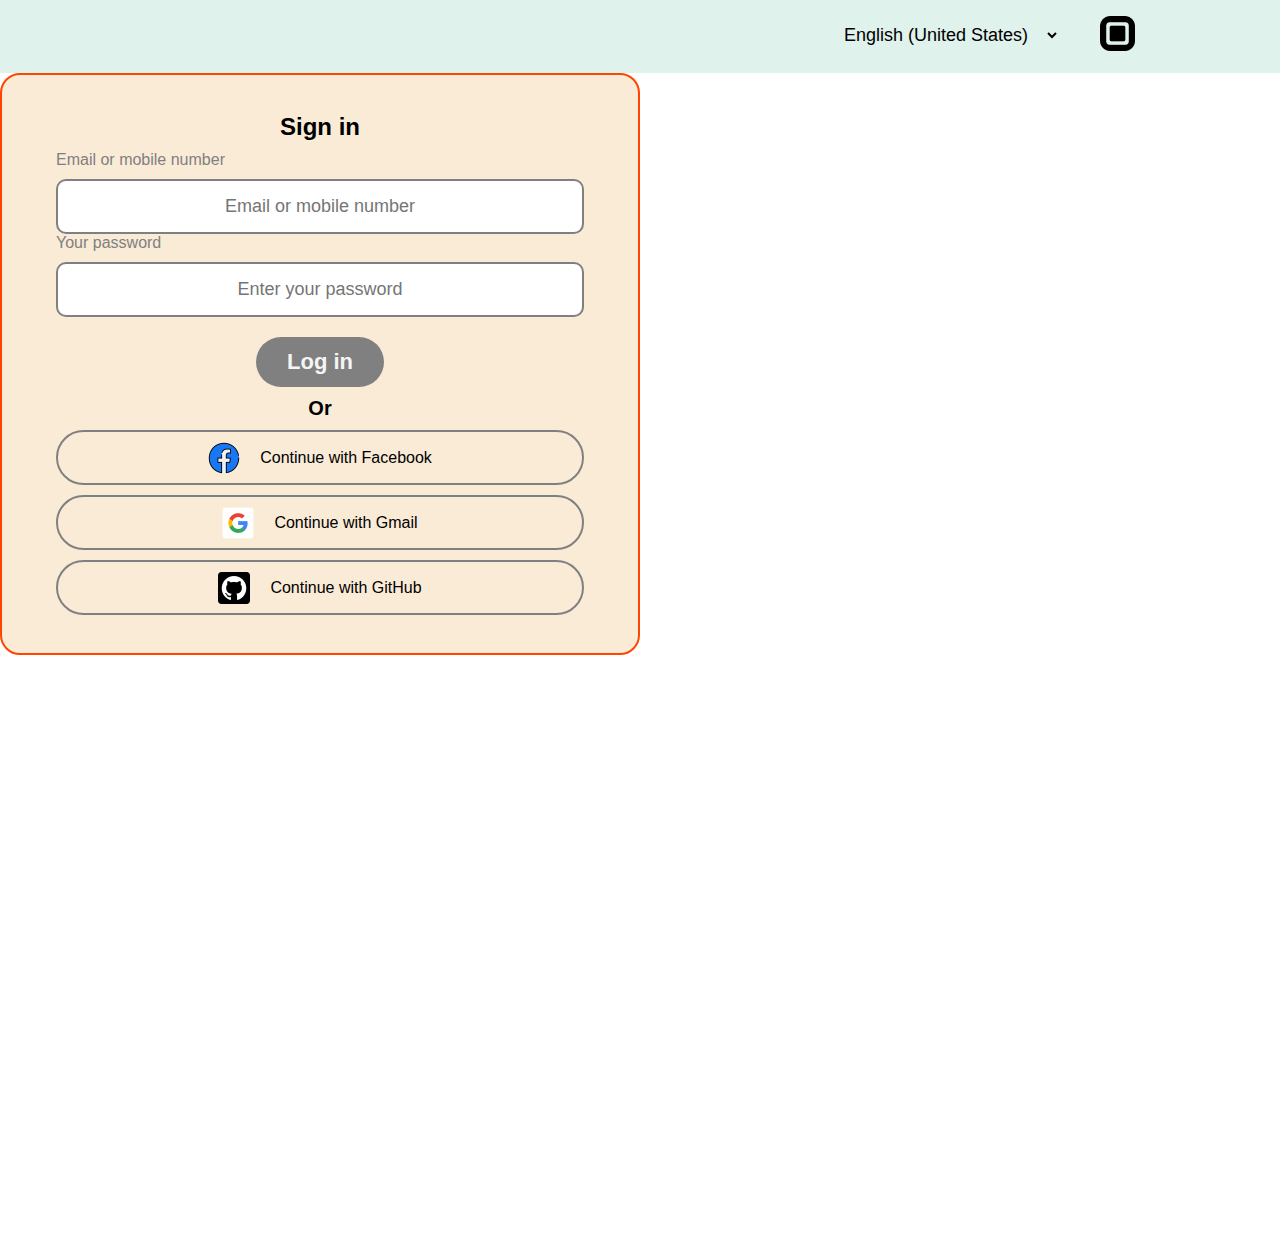
==== index.html @ ccb437c0 "first commit" ====
<!DOCTYPE html>
<html lang="en">
<head>
    <meta charset="UTF-8">
    <meta name="viewport" content="width=device-width, initial-scale=1.0">
    <title>Login Page</title>
    <link rel="stylesheet" href="style.css">
</head>
<body>
    <div class="container">
        <nav class="nav">
            <div class="menu">
                <select name="language" id="language" onchange="languageChanged()">
                    <option value="english">English (United States)</option>
                    <option value="bangla">বাংলা (Bangla)</option>
                    <option value="spanish">Español (Spanish)</option>
                    <option value="chiness">中文 (Chinese)</option>
                </select>
                <div class="mode-toggle">
                    <img src="icons/b.png" alt="Dark/Light">
                </div>
            </div>
        </nav>
        <div class="sign-up">
            <form action="#none">
                <h2>Sign in</h2>
                <div class="form-box">
                    <label for="email">Email or mobile number</label>
                    <input type="text" id="email" name="email" placeholder="Email or mobile number" required>
                </div>
                <div class="form-box">
                    <label for="password">Your password</label>
                    <input type="password" name="password" id="password" placeholder="Enter your password" required>
                </div>
                <button type="submit">Log in</button>
                <p>Or</p>
                <div class="social-buttons">
                    <a href="#facebook" class="facebook"><img src="icons/fb.png" alt="Facebook">Continue with Facebook</a>
                    <a href="#gmail" class="gmail"><img src="icons/google.png" alt="Gmail">Continue with Gmail</a>
                    <a href="#github" class="github"><img src="icons/github.png" alt="GitHub">Continue with GitHub</a>
                </div>
            </form>
        </div>
    </div>
</body>
</html>
---- style.css ----
* {
    margin: 0;
    padding: 0;
    box-sizing: border-box;
    font-family: Arial, sans-serif;
  }

  .container {
    width: 1440px;
    height: 1238px;
    align-items: center;
  }
  
  .nav {
    width: 1440px;
    height: 73px;
    background-color: #DFF2EB;

}

.menu {
    widtH: 600px;
    height: 70px;
    display: flex;
    align-items: center;
    margin-left: auto;
}

select {
    width: 220px;
    height: 35px;
    border: none;
    background-color: transparent;
    font-size: 18px;
    margin-right: 40px;
}

.mode-toggle img {
    widtH: 35px;
    height: 35px;
    background-size: cover;
}

.sign-up {
    width: 640px;
    height: 582px;
    background-color: antiquewhite;
    display: flex;
    align-items: center;
    justify-content: center;
    border: 2px solid orangered;
    border-top-left-radius: 20px;
    border-top-right-radius: 20px;
    border-bottom-left-radius: 20px;
    border-bottom-right-radius: 20px;
}

.sign-up {
    display: flex;
    align-items: center;
}

form {
    width: 528px;
    height: 502px;
    display: flex;
    flex-direction: column;
    align-items: center;
}

.form-box:nth-child(2) {
    margin-top: 10px;
}

label {
    width: 528px;
    height: 25px;
    color:gray; 
}

input {
    margin-top: 10px;
    width: 528px;
    height: 55px;
    border: 2px solid gray;
    border-top-left-radius: 10px;
    border-top-right-radius: 10px;
    border-bottom-left-radius: 10px;
    border-bottom-right-radius: 10px;font-size: 18px;
    color: black;
    text-align: center;
}

button {
    width: 128px;
    height: 55px;
    background-color: gray;
    color: whitesmoke;
    font-size: 22px;
    font-weight: bold;
    border: none;
    border-radius: 50px;
    margin-top: 20px;
}

.social-buttons {
    display: flex;
    align-items: center;
    flex-direction: column;
    gap: 10px;
}

p {
    font-size: 20px;
    font-weight: bold;
    margin-top: 10px;
    margin-bottom: 10px;
}

a {
    width: 528px;
    height: 55px;
    border: 2px solid gray;
    border-radius: 50px;
    display: flex;
    justify-content: center;
    align-items: center;
    text-decoration: none;
    color: black;

}

.facebook img {
    width:32px;
    height: 32px;
    background-size: cover;
    margin-right: 20px;
}
.gmail img {
    width:32px;
    height: 32px;
    background-size: cover;
    margin-right: 20px;
}

.github img {
    width:32px;
    height: 32px;
    background-size: cover;
    margin-right: 20px;
}
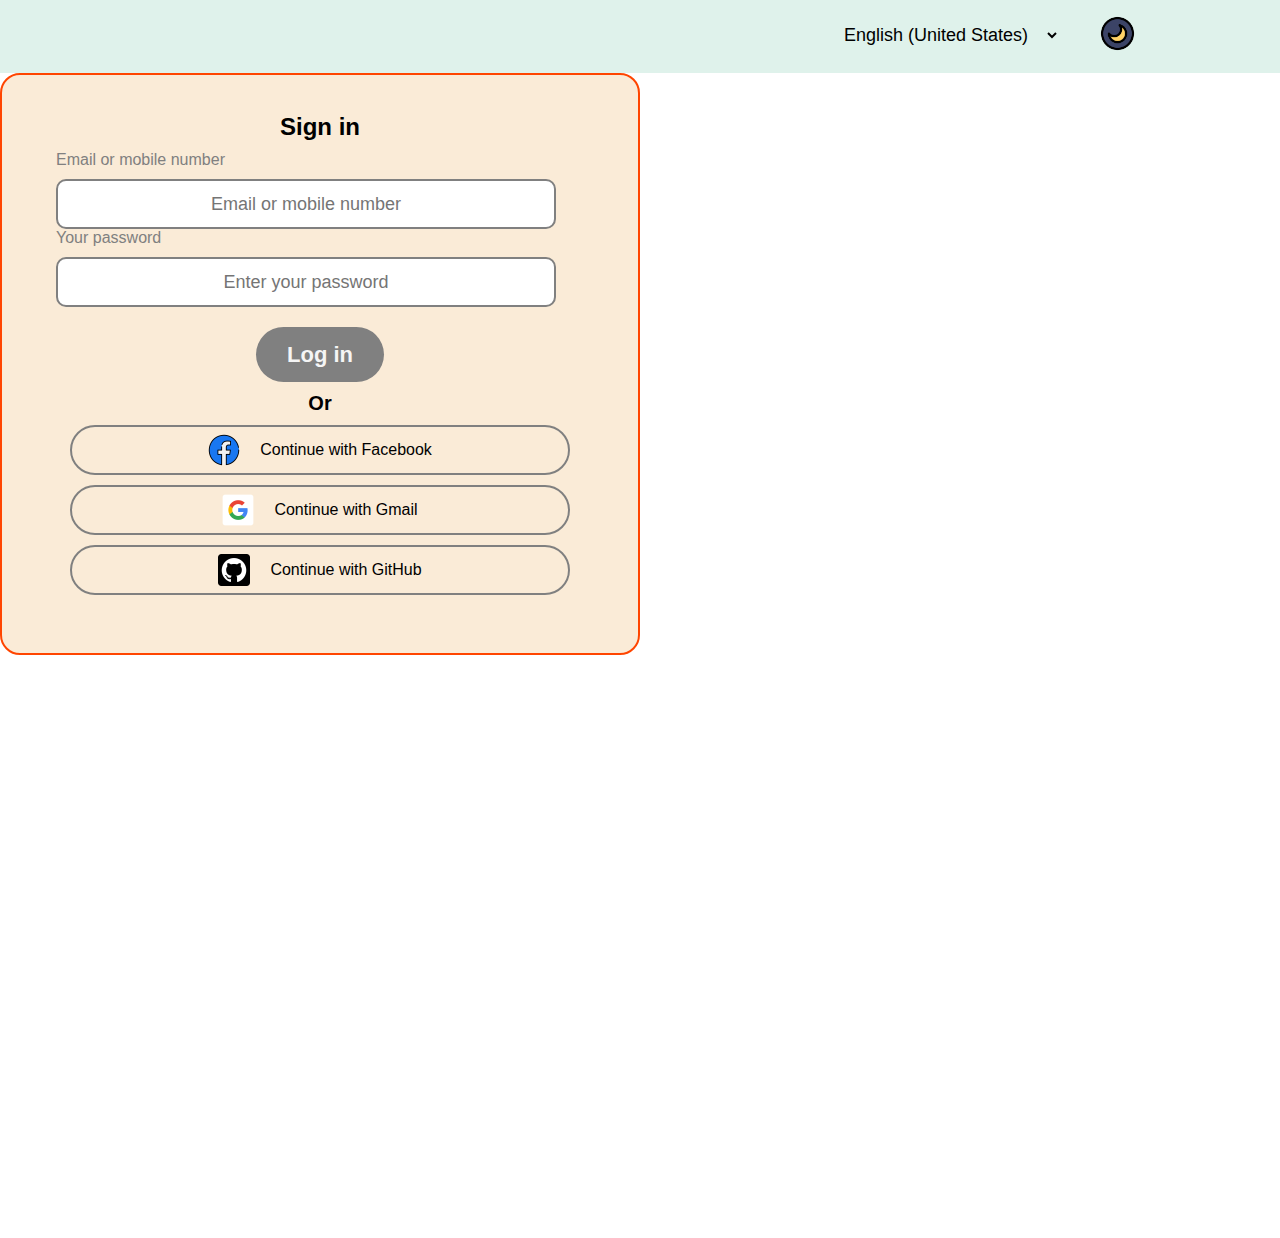
==== commit 8068edda: "icon" ====
--- a/index.html
+++ b/index.html
@@ -17,7 +17,7 @@
                     <option value="chiness">中文 (Chinese)</option>
                 </select>
                 <div class="mode-toggle">
-                    <img src="icons/b.png" alt="Dark/Light">
+                    <img src="icons/dark-mode.png" alt="Dark/Light">
                 </div>
             </div>
         </nav>
--- a/style.css
+++ b/style.css
@@ -5,13 +5,12 @@
     font-family: Arial, sans-serif;
   }
 
-  .container {
+.container {
     width: 1440px;
     height: 1238px;
-    align-items: center;
   }
   
-  .nav {
+.nav {
     width: 1440px;
     height: 73px;
     background-color: #DFF2EB;
@@ -80,8 +79,8 @@
 
 input {
     margin-top: 10px;
-    width: 528px;
-    height: 55px;
+    width: 500px;
+    height: 50px;
     border: 2px solid gray;
     border-top-left-radius: 10px;
     border-top-right-radius: 10px;
@@ -118,8 +117,8 @@
 }
 
 a {
-    width: 528px;
-    height: 55px;
+    width: 500px;
+    height: 50px;
     border: 2px solid gray;
     border-radius: 50px;
     display: flex;
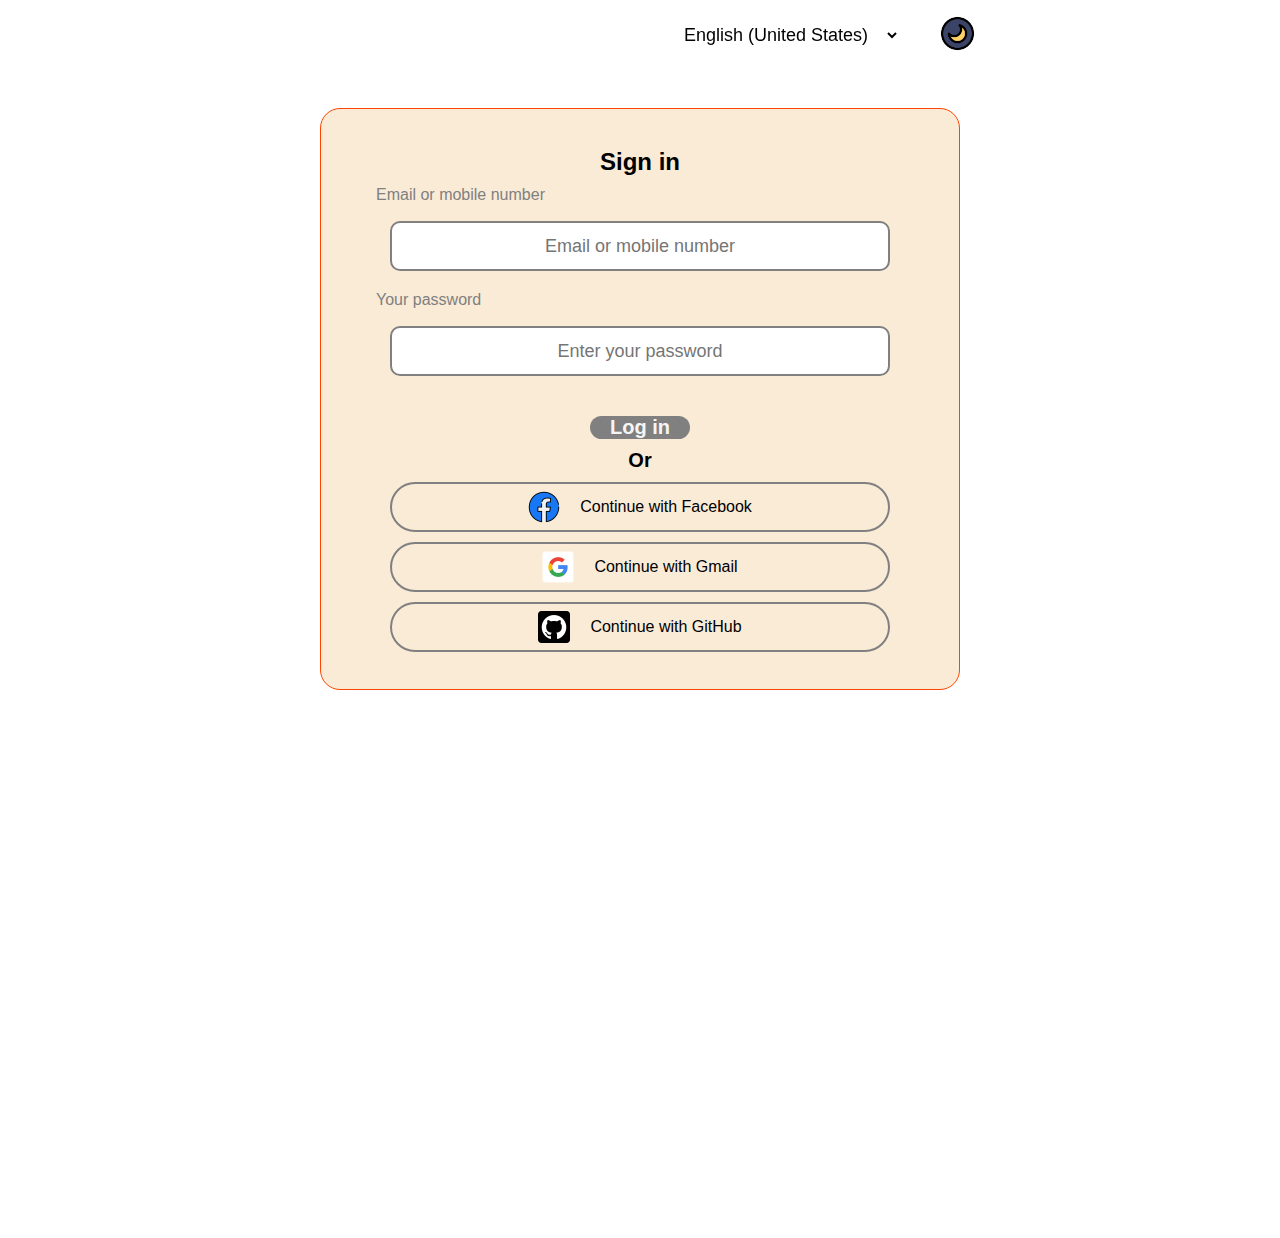
==== commit 640f4cb7: "Functoin" ====
--- a/index.html
+++ b/index.html
@@ -16,7 +16,7 @@
                     <option value="spanish">Español (Spanish)</option>
                     <option value="chiness">中文 (Chinese)</option>
                 </select>
-                <div class="mode-toggle">
+                <div class="mode-toggle" onclick="toggleMode()">
                     <img src="icons/dark-mode.png" alt="Dark/Light">
                 </div>
             </div>
@@ -42,5 +42,6 @@
             </form>
         </div>
     </div>
+    <script src="script.js"></script>
 </body>
 </html>--- a/style.css
+++ b/style.css
@@ -5,15 +5,50 @@
     font-family: Arial, sans-serif;
   }
 
+body {
+    background-color: white;
+    transition: background-color 0.3s, color 0.3s;
+}
+
+body.dark-mode {
+    background-color: black;
+    color: white;
+}
+/* Additional styling for select dropdown and other text elements in dark mode */
+body.dark-mode select,
+body.dark-mode option {
+    background-color: black;  /* Dark background for the dropdown */
+    color: white;             /* White text color for the dropdown options */
+}
+
+body.dark-mode label,
+body.dark-mode p {
+    color: white;  /* Ensure label and paragraph texts are also white */
+}
+
+/* Ensure the button text and other important text elements are visible */
+body.dark-mode button {
+    color: whitesmoke;  /* Light text color on dark button */
+}
+
+
 .container {
-    width: 1440px;
+    width: 100%;
     height: 1238px;
+/*    background-color: cadetblue; */
+    background-color: none;
+    display: flex;
+    justify-content: center;
+    align-items: center;
   }
   
 .nav {
-    width: 1440px;
+    width: 100%;
     height: 73px;
-    background-color: #DFF2EB;
+/*    background-color: #DFF2EB;  */
+    position: fixed;
+    top: 0;
+    z-index: 1000;
 
 }
 
@@ -47,16 +82,27 @@
     display: flex;
     align-items: center;
     justify-content: center;
-    border: 2px solid orangered;
+    border: 1px solid orangered;
     border-top-left-radius: 20px;
     border-top-right-radius: 20px;
     border-bottom-left-radius: 20px;
     border-bottom-right-radius: 20px;
+    flex-direction: column;
+    position: fixed;
+    top: 12%;
 }
 
 .sign-up {
     display: flex;
     align-items: center;
+    justify-content: center;
+}
+
+.sign-up {
+    display: flex;
+    flex-direction: column;
+    align-items: center;
+    justify-content: center;
 }
 
 form {
@@ -65,6 +111,14 @@
     display: flex;
     flex-direction: column;
     align-items: center;
+}
+
+.form-box {
+    display: flex;
+    flex-direction: column;
+    align-items: center;
+    justify-content: center;
+    margin-bottom: 20px;
 }
 
 .form-box:nth-child(2) {
@@ -91,11 +145,11 @@
 }
 
 button {
-    width: 128px;
-    height: 55px;
+    width: 100px;
+    height: 60px;
     background-color: gray;
     color: whitesmoke;
-    font-size: 22px;
+    font-size: 20px;
     font-weight: bold;
     border: none;
     border-radius: 50px;
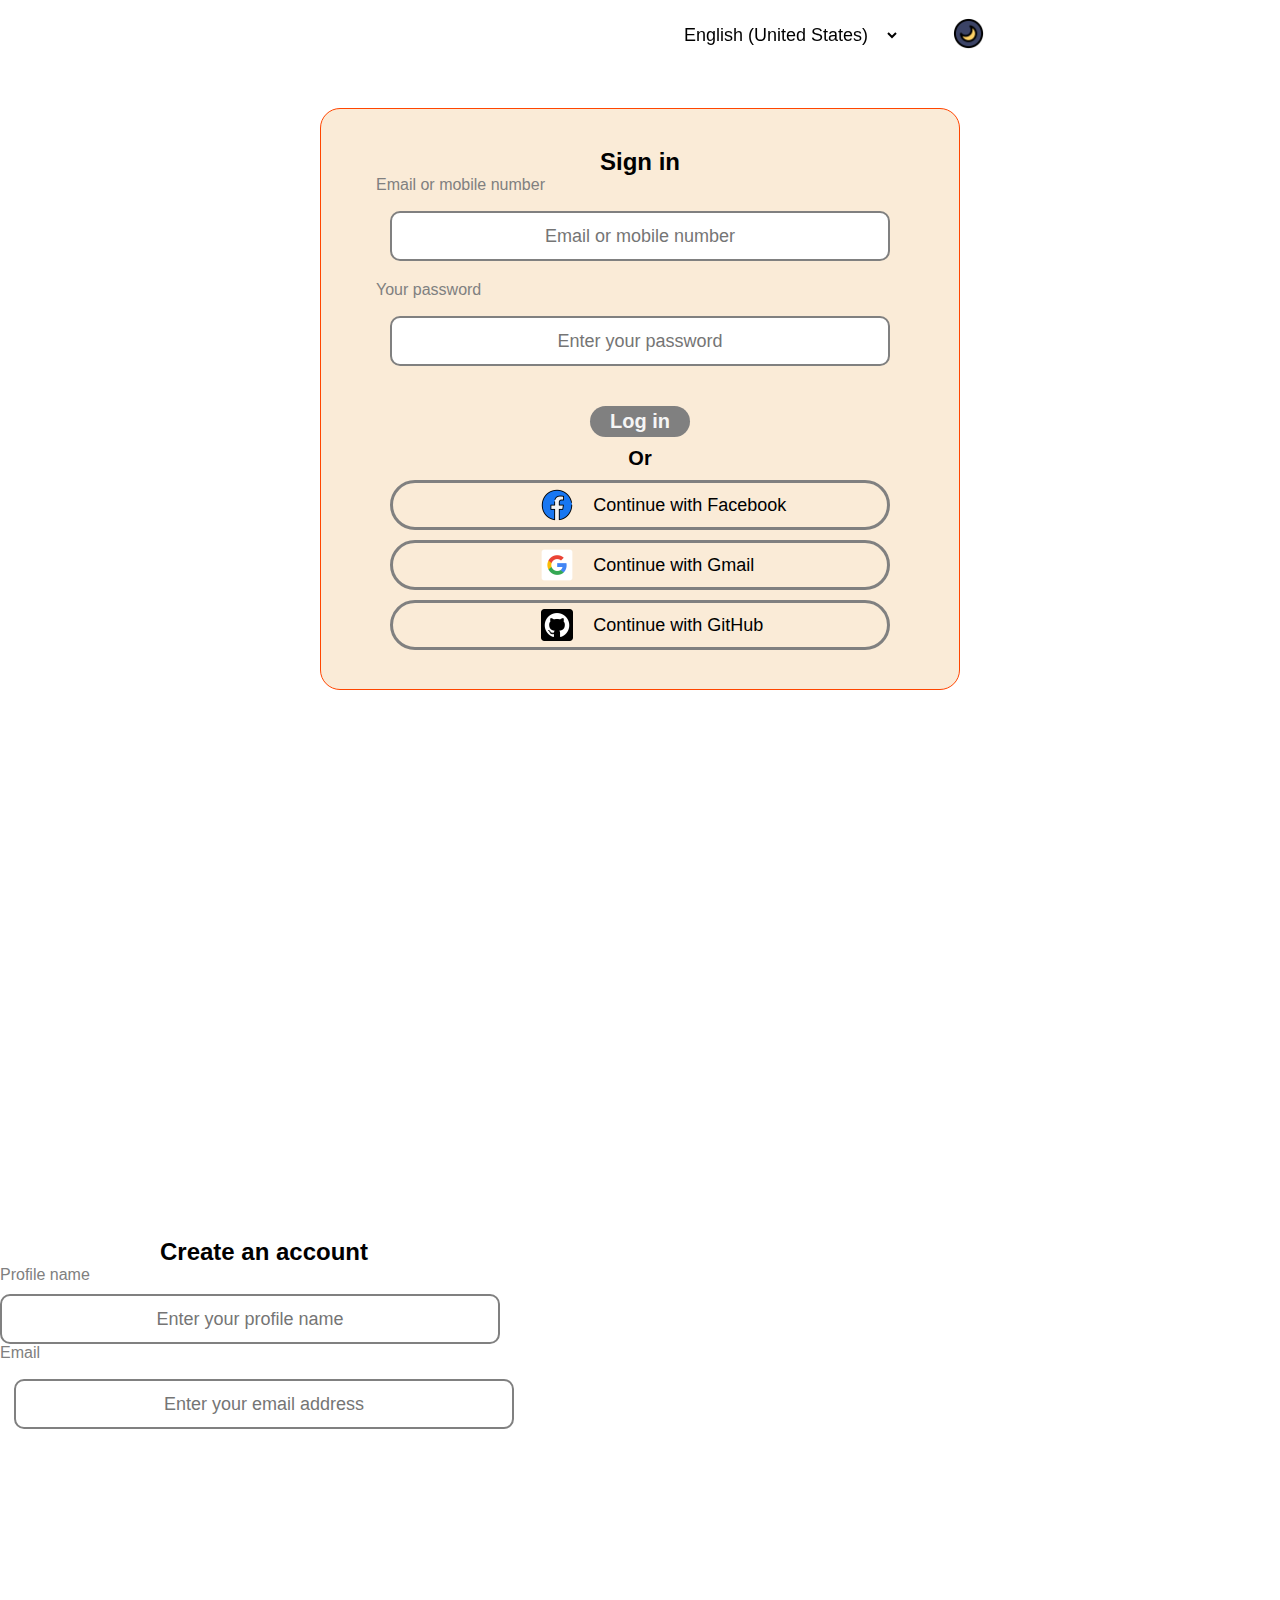
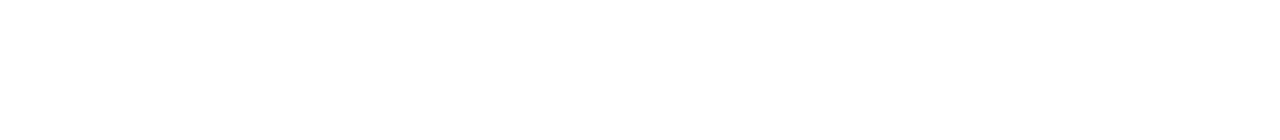
==== commit 892b2e8e: "wdwd" ====
--- a/index.html
+++ b/index.html
@@ -21,7 +21,7 @@
                 </div>
             </div>
         </nav>
-        <div class="sign-up">
+        <div class="sign-in">
             <form action="#none">
                 <h2>Sign in</h2>
                 <div class="form-box">
@@ -42,6 +42,20 @@
             </form>
         </div>
     </div>
+    <div class="sign-up">
+        <form action="#none2">
+            <h2>Create an account</h2>
+            <div class="from-box">
+                <label for="username">Profile name</label>
+                <input type="text" name="username" id="usernmae" placeholder="Enter your profile name" required>
+            </div>
+            <div class="form-box">
+                <label for="useremail">Email</label>
+                <input type="text" name="useremail" id="useremail" placeholder="Enter your email address" requirede>
+            </div>
+            <div class="form-box"></div>
+        </form>
+    </div>
     <script src="script.js"></script>
 </body>
 </html>--- a/style.css
+++ b/style.css
@@ -14,23 +14,21 @@
     background-color: black;
     color: white;
 }
-/* Additional styling for select dropdown and other text elements in dark mode */
+
 body.dark-mode select,
 body.dark-mode option {
-    background-color: black;  /* Dark background for the dropdown */
-    color: white;             /* White text color for the dropdown options */
+    background-color: black;
+    color: white;
 }
 
 body.dark-mode label,
 body.dark-mode p {
-    color: white;  /* Ensure label and paragraph texts are also white */
-}
-
-/* Ensure the button text and other important text elements are visible */
+    color: white;
+}
+
 body.dark-mode button {
-    color: whitesmoke;  /* Light text color on dark button */
-}
-
+    color: whitesmoke;
+}
 
 .container {
     width: 100%;
@@ -73,9 +71,11 @@
     widtH: 35px;
     height: 35px;
     background-size: cover;
-}
-
-.sign-up {
+    border: 2px solid white;
+    border-radius: 50%;
+}
+
+.sign-in {
     width: 640px;
     height: 582px;
     background-color: antiquewhite;
@@ -92,13 +92,13 @@
     top: 12%;
 }
 
-.sign-up {
-    display: flex;
-    align-items: center;
-    justify-content: center;
-}
-
-.sign-up {
+.sign-in {
+    display: flex;
+    align-items: center;
+    justify-content: center;
+}
+
+.sign-in {
     display: flex;
     flex-direction: column;
     align-items: center;
@@ -121,9 +121,9 @@
     margin-bottom: 20px;
 }
 
-.form-box:nth-child(2) {
-    margin-top: 10px;
-}
+/*.form-box:nth-child(2) {
+    margin-top: 5px;
+}*/
 
 label {
     width: 528px;
@@ -154,11 +154,12 @@
     border: none;
     border-radius: 50px;
     margin-top: 20px;
+    flex-direction: ;
 }
 
 .social-buttons {
     display: flex;
-    align-items: center;
+    /*align-items: center;*/
     flex-direction: column;
     gap: 10px;
 }
@@ -173,14 +174,20 @@
 a {
     width: 500px;
     height: 50px;
-    border: 2px solid gray;
+    border: 3px solid gray;
     border-radius: 50px;
     display: flex;
-    justify-content: center;
+    /*justify-content: center;*/
     align-items: center;
     text-decoration: none;
     color: black;
-
+    font-size: large;
+
+
+}
+
+img {
+    margin-left: 30%;
 }
 
 .facebook img {
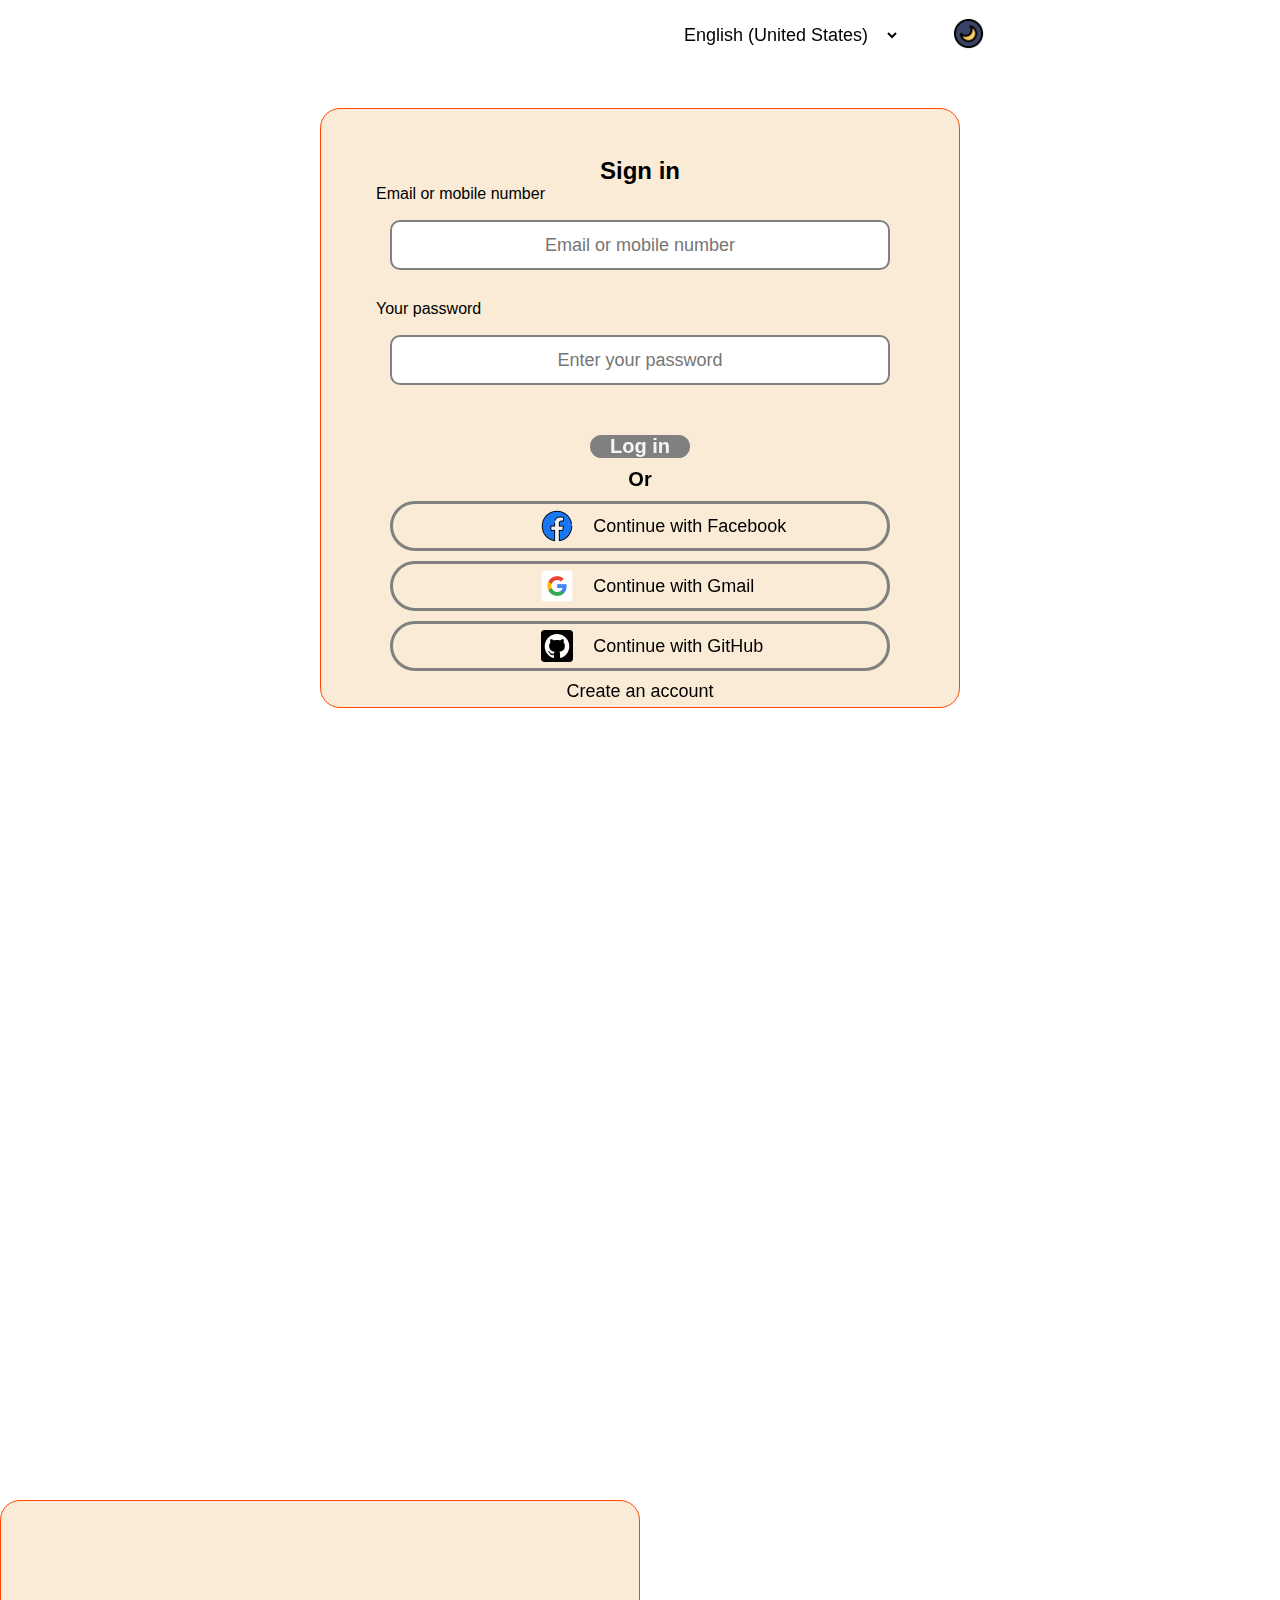
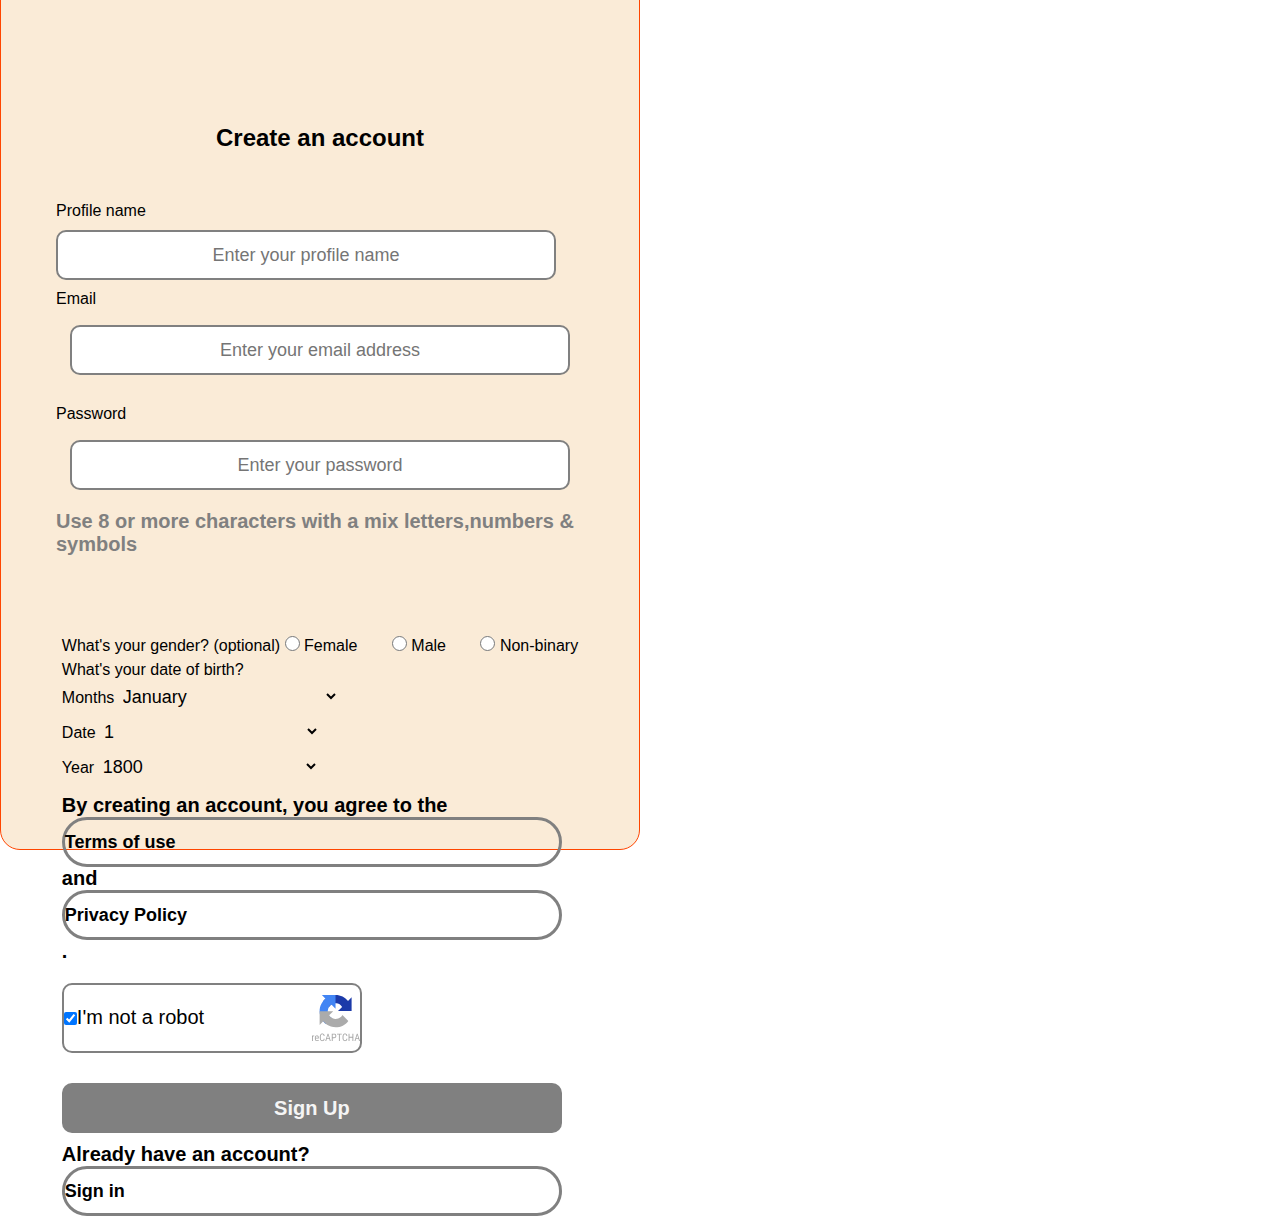
==== commit 37b703aa: "1" ====
--- a/index.html
+++ b/index.html
@@ -39,12 +39,14 @@
                     <a href="#gmail" class="gmail"><img src="icons/google.png" alt="Gmail">Continue with Gmail</a>
                     <a href="#github" class="github"><img src="icons/github.png" alt="GitHub">Continue with GitHub</a>
                 </div>
+                <a href="sign-up" id="sign-up" class="last-a-tag">Create an account</a>
             </form>
         </div>
     </div>
     <div class="sign-up">
         <form action="#none2">
             <h2>Create an account</h2>
+            <div class="parent-form-box">
             <div class="from-box">
                 <label for="username">Profile name</label>
                 <input type="text" name="username" id="usernmae" placeholder="Enter your profile name" required>
@@ -53,7 +55,71 @@
                 <label for="useremail">Email</label>
                 <input type="text" name="useremail" id="useremail" placeholder="Enter your email address" requirede>
             </div>
-            <div class="form-box"></div>
+            <div class="form-box">
+                <label for="userpassword">Password</label>
+                <input type="password" name="userpassword" id="userpassword" placeholder="Enter your password" required>
+                <p>Use 8 or more characters with a mix letters,numbers & symbols</p>
+            </div>
+        </div>
+            <div class="user-data">
+                <div class="gender">
+                    <label for="gender">What's your gender? (optional)</label>
+                    <input type="radio" id="female" name="gender" value="female">
+                    <label for="female">Female</label>
+                    <input type="radio" id="male" name="gender" value="male">
+                    <label for="male">Male</label>
+                    <input type="radio" id="non-binary" name="gender" value="non-binary">
+                    <label for="non-binary">Non-binary</label>
+                </div>
+                <label for="dob">What's your date of birth?</label>
+                <div class="dob-months">
+                    <label for="dob-month">Months</label>
+                    <select name="dob-month" id="dob-month">
+                        <option value="January">January</option>
+                        <option value="February">February</option>
+                        <option value="March">March</option>
+                        <option value="April">April</option>
+                        <option value="May">May</option>
+                        <option value="June">June</option>
+                        <option value="July">July</option>
+                        <option value="August">August</option>
+                        <option value="September">September</option>
+                        <option value="October">October</option>
+                        <option value="November">November</option>
+                        <option value="December">December</option>
+                    </select>
+                </div>
+                <div class="dob-date">
+                    <label for="dob-date">Date</label>
+                    <select name="dob-date" id="dob-date">
+                        <option value="1">1</option>
+                        <option value="2">2</option>
+                        <option value="3">3</option>
+                        <option value="4">4</option>
+                        <option value="5">5</option>
+                    </select>
+                </div>
+            
+                <div class="dob-year">
+                    <label for="dob-year">Year</label>
+                    <select name="dob-year" id="dob-year">
+                        <option value="1800">1800</option>
+                        <option value="1900">1900</option>
+                        <option value="2000">2000</option>
+                    </select>
+                </div>
+            
+                <p>By creating an account, you agree to the <a href="Terms of use">Terms of use</a> and <a href="Privacy Policy">Privacy Policy</a>.</p>
+            
+                <div class="reCAPTCHA">
+                    <input type="checkbox" id="reCAPTCHA" checked>
+                    <label for="reCAPTCHA">I'm not a robot</label>
+                    <img src="icons/google_recaptcha-official 2.svg" alt="reCAPTCHA">
+                </div>
+            
+                <button class="sign-up-button">Sign Up</button>
+                <p>Already have an account? <a href="sign-in">Sign in</a></p>
+            </div>
         </form>
     </div>
     <script src="script.js"></script>
--- a/style.css
+++ b/style.css
@@ -32,7 +32,7 @@
 
 .container {
     width: 100%;
-    height: 1238px;
+    height: 1500px;
 /*    background-color: cadetblue; */
     background-color: none;
     display: flex;
@@ -77,7 +77,7 @@
 
 .sign-in {
     width: 640px;
-    height: 582px;
+    height: 600px;
     background-color: antiquewhite;
     display: flex;
     align-items: center;
@@ -105,9 +105,9 @@
     justify-content: center;
 }
 
-form {
+form .last-a-tag {
     width: 528px;
-    height: 502px;
+    height: 600px;
     display: flex;
     flex-direction: column;
     align-items: center;
@@ -139,7 +139,8 @@
     border-top-left-radius: 10px;
     border-top-right-radius: 10px;
     border-bottom-left-radius: 10px;
-    border-bottom-right-radius: 10px;font-size: 18px;
+    border-bottom-right-radius: 10px;
+    font-size: 18px;
     color: black;
     text-align: center;
 }
@@ -208,4 +209,197 @@
     height: 32px;
     background-size: cover;
     margin-right: 20px;
+}
+.last-a-tag{
+    border: none;
+    margin-top: 10px;
+}
+.sign-up {
+    width: 640px;
+    height: 1000px;
+    background-color: antiquewhite;
+    display: flex;
+    align-items: center;
+    justify-content: center;
+    border: 1px solid orangered;
+    border-top-left-radius: 20px;
+    border-top-right-radius: 20px;
+    border-bottom-left-radius: 20px;
+    border-bottom-right-radius: 20px;
+    flex-direction: column;
+    position: none;
+    top: 12%;
+}
+
+.parent-form-box {
+    display: flex;
+    align-items: center;
+    justify-content: center;
+    flex-direction: column;
+}
+
+.parent-form-box {
+    margin-top: 50px;
+}
+
+.sign-up {
+    width: 640px;
+    height: 950px;
+    background-color: antiquewhite;
+    display: flex;
+    align-items: center;
+    justify-content: none;
+    border: 1px solid orangered;
+    border-top-left-radius: 20px;
+    border-top-right-radius: 20px;
+    border-bottom-left-radius: 20px;
+    border-bottom-right-radius: 20px;
+    flex-direction: column;
+    position: none;
+    top: 12%;
+}
+
+form {
+    width: 528px;
+    height: 502px;
+    display: flex;
+    flex-direction: column;
+    align-items: center;
+}
+
+#sign-up-h2 {
+    margin-top: 20px;
+}
+
+label {
+    width: 528px;
+    height: 25px;
+    color:gray; 
+}
+
+input {
+    margin-top: 10px;
+    width: 500px;
+    height: 50px;
+    border: 2px solid gray;
+    border-top-left-radius: 10px;
+    border-top-right-radius: 10px;
+    border-bottom-left-radius: 10px;
+    border-bottom-right-radius: 10px;font-size: 18px;
+    color: black;
+    text-align: center;
+    margin-bottom: 10px;;
+}
+
+.form-box p {
+    color: gray;
+}
+
+.user-data {
+    margin-top: 40px;
+}
+
+.gender-box {
+    margin-top:10px;
+}
+
+
+label {
+    color: black;
+}
+.gender input {
+    color: black;
+    width: 15px;
+    height: 15px;
+}
+
+#male ,#non-binary {
+    margin-left: 30px;
+}
+
+.date-of-birth-box {
+    display: flex;
+    margin-top: 20px;
+    gap: 40px;
+}
+
+.month-box select {
+    width: 110px;
+    height: 45px;
+    border: 2px solid black;
+    border-top-left-radius: 10px;
+    border-top-right-radius: 10px;
+    border-bottom-left-radius: 10px;
+    border-bottom-right-radius: 10px;
+    text-align: center;
+    display: flex;
+    margin-top: 10px;
+}
+
+.date-box select {
+    width: 110px;
+    height: 45px;
+    border: 2px solid black;
+    border-top-left-radius: 10px;
+    border-top-right-radius: 10px;
+    border-bottom-left-radius: 10px;
+    border-bottom-right-radius: 10px;
+    text-align: center;
+    display: flex;
+    margin-top: 10px;
+}
+
+.year-box select {
+    width: 110px;
+    height: 45px;
+    border: 2px solid black;
+    border-top-left-radius: 10px;
+    border-top-right-radius: 10px;
+    border-bottom-left-radius: 10px;
+    border-bottom-right-radius: 10px;
+    text-align: center;
+    display: flex;
+    margin-top: 10px;
+}
+
+.tou {
+    margin-top: 20px;
+}
+
+.reCAPTCHA {
+    margin-top: 20px;
+    display: flex;
+    align-items: center;
+    justify-content: center;
+    width: 300px;
+    height: 70px;
+    border: 2px solid gray;
+    border-top-left-radius: 10px;
+    border-top-right-radius: 10px;
+    border-bottom-left-radius: 10px;
+    border-bottom-right-radius: 10px;
+    font-size: 20px;
+}
+#reCAPTCHA {
+    width: 15px;
+    height: 15px;
+}
+span {
+    margin-right: 50px;
+}
+
+.sign-up-button {
+    margin-top: 30px;
+    width: 500px;
+    height: 50px;
+    border-top-left-radius: 10px;
+    border-top-right-radius: 10px;
+    border-bottom-left-radius: 10px;
+    border-bottom-right-radius: 10px;
+    font-size: 20px;
+}
+
+#lastp {
+    margin-top: 20px;
+    margin-left: 25%;
 }